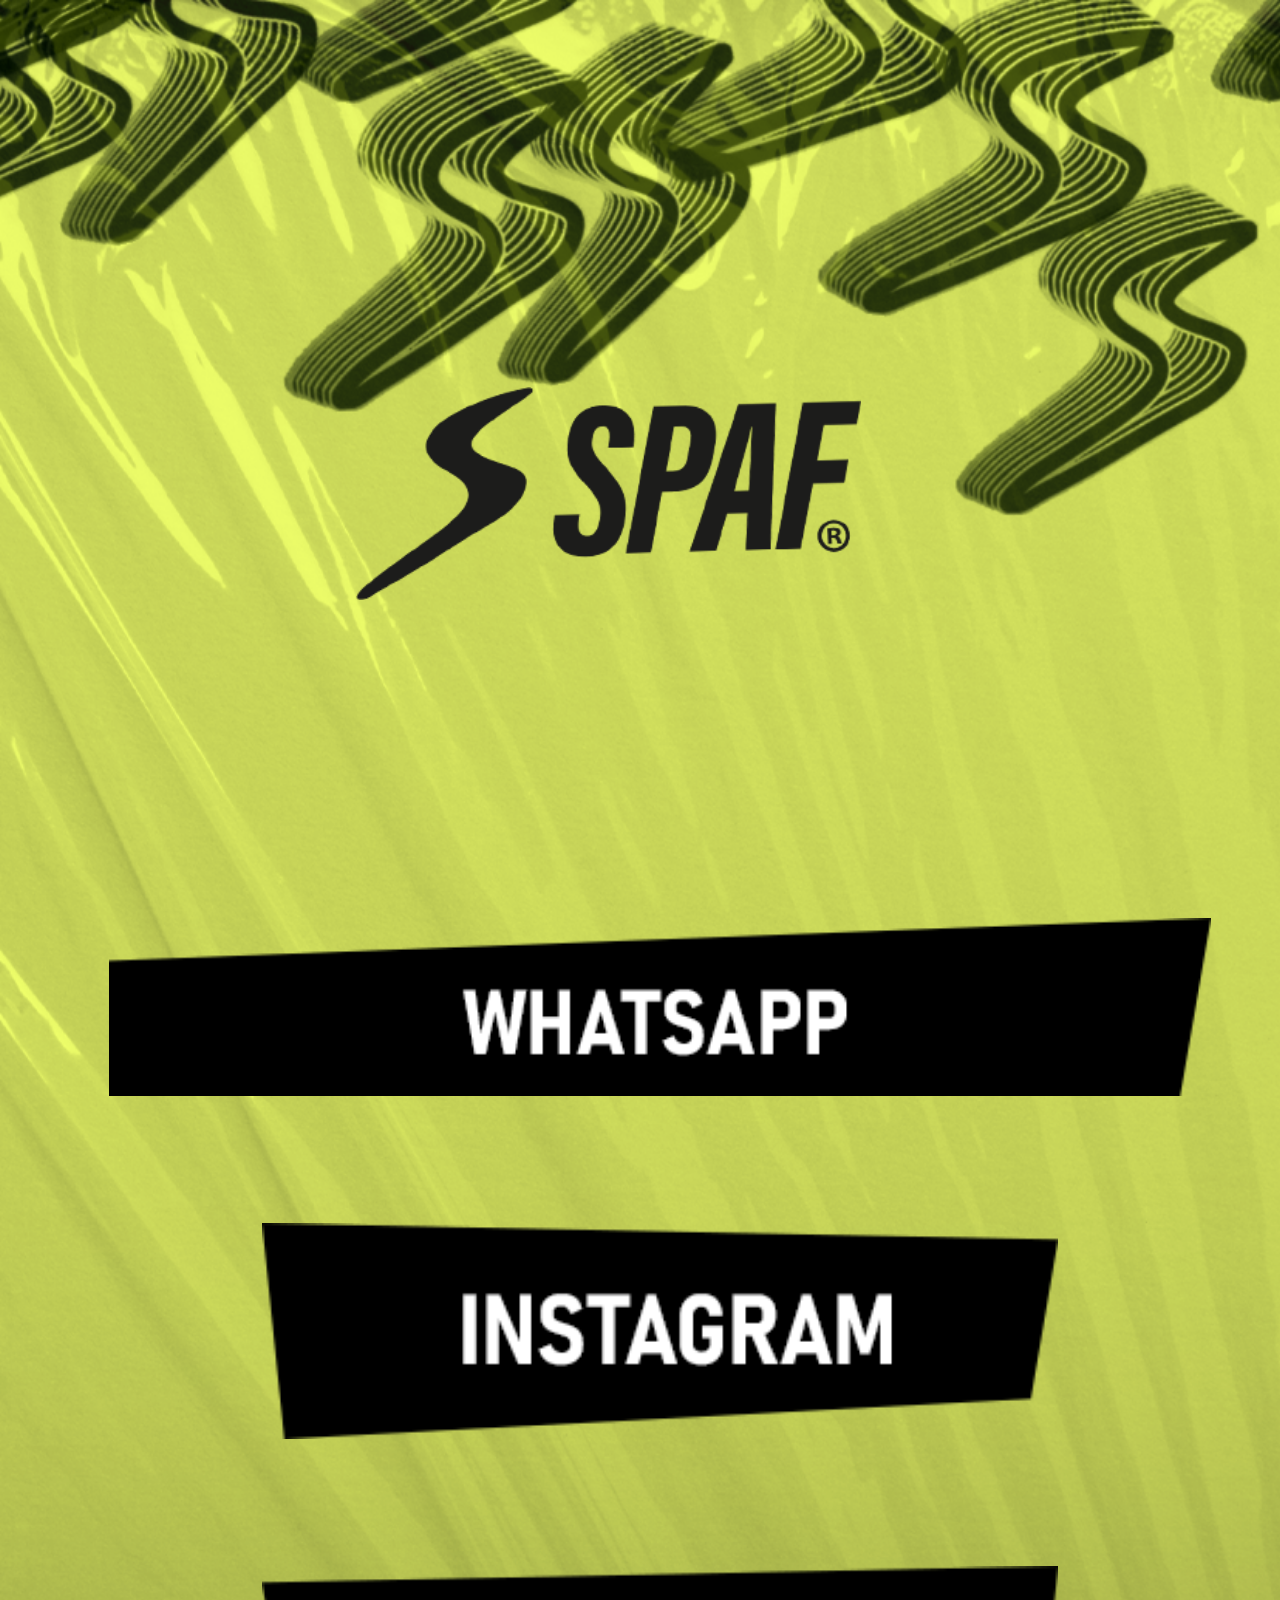
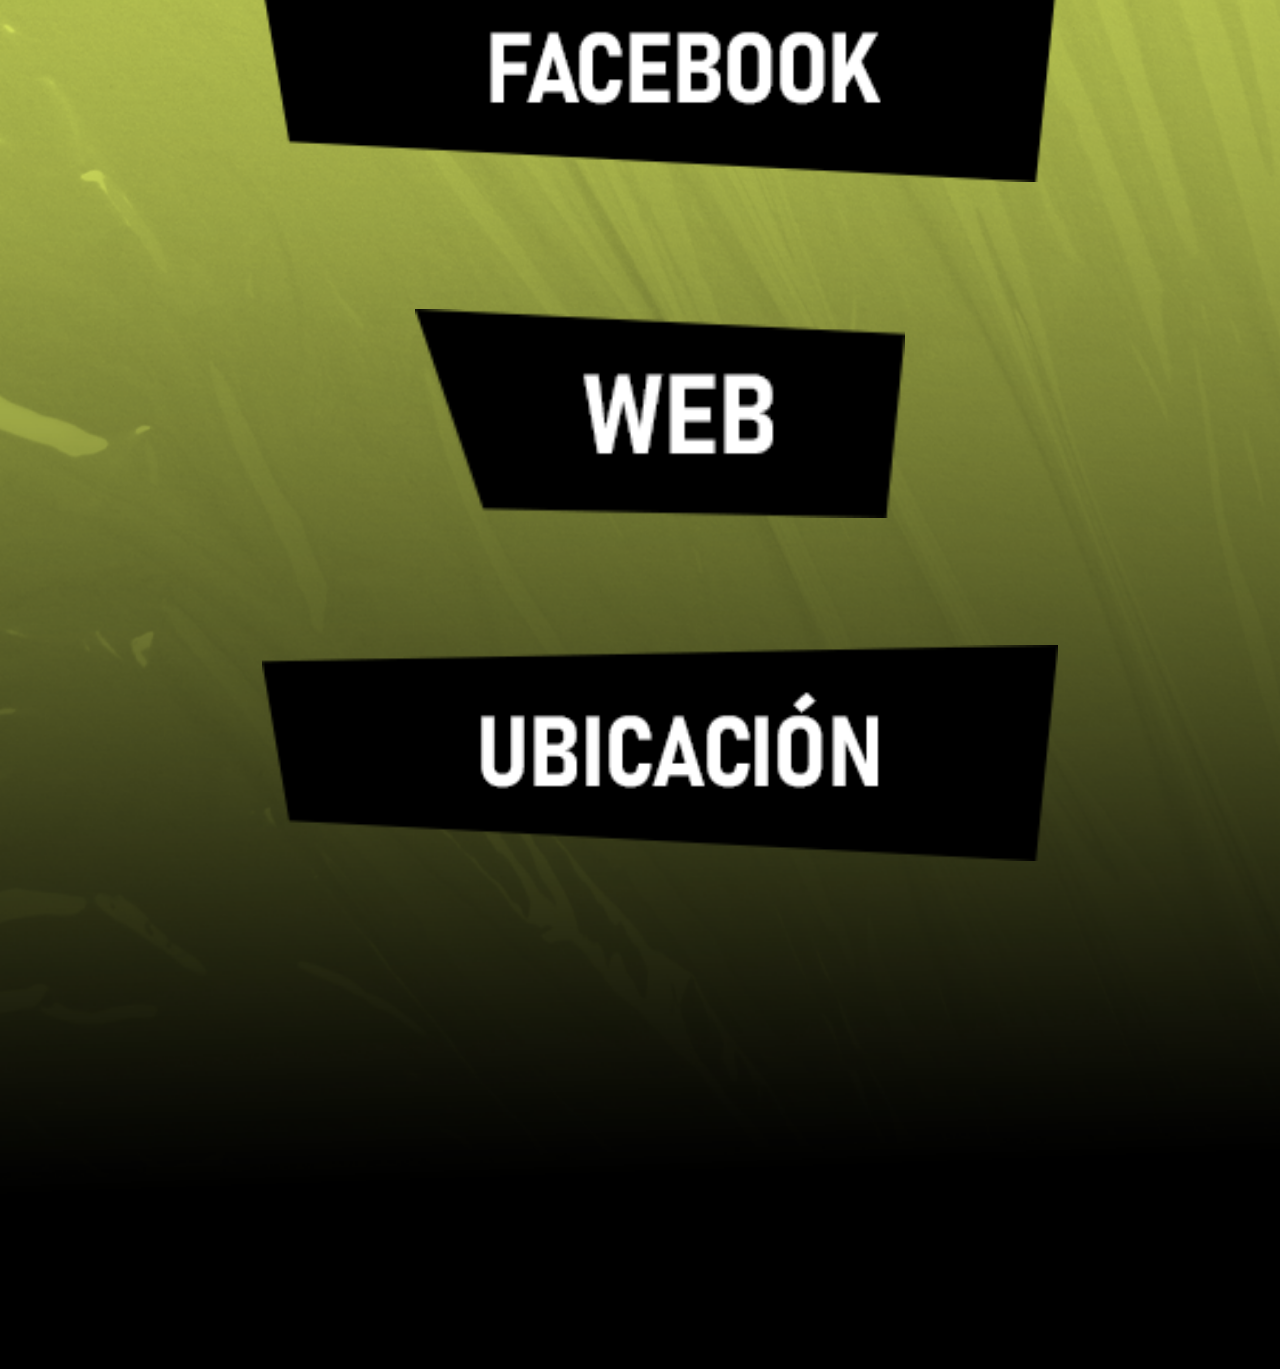
==== index.html @ 2f2eb10e "enlaces spaf inicio" ====
<!DOCTYPE html>
<html lang="en">
<head>
    <meta charset="UTF-8">
    <meta name="viewport" content="width=device-width, initial-scale=1.0">
    <link rel="stylesheet" href="./css/style.css">
    <title>SPAF</title>
</head>
<body>
    <div class="logo">
        <img src="./assets/img/NEW SPAF.png" alt="" class="logo-spaf">
    </div>
    <div class="enlaces">
        <ul class="enlaces-list">
            <il class="item"><a href="https://api.whatsapp.com/send?phone=543794155930"><img src="./assets/img/WHATSAPP.png" alt="" class="item-img-wpp"></a></il>
            <il class="item"><a href="https://www.instagram.com/spafindumentaria"><img src="./assets/img/INSTAGRAM.png" alt="" class="item-img-ig"></a></il>
            <il class="item"><a href="https://www.facebook.com/spaf.store"><img src="./assets/img/FACEBOOK.png" alt="" class="item-img-fb"></a></il>
            <il class="item"><a href="https://www.spaf.store"><img src="./assets/img/WEB.png" alt="" class="item-img-web"></a></il>
            <il class="item"><a href="./ubicacion.html"><img src="./assets/img/UBICACIÓN.png" alt="" class="item-img-ubi"></a></il>
        </ul>
    </div>
    <footer>

    </footer>
</body>
</html>
---- css/style.css ----
body{
    background-image: url(../assets/img/FONDO.png);
    background-size: cover;
    background-repeat: no-repeat;
    background-position: center;
}

.logo{
    text-align: center;
}

.logo-spaf{
    margin-top: 30%;
    width: 40%;
    margin-right: 5%;
}

.enlaces{
    text-align: center;
    margin-top:20%;
    margin-bottom: 35%;
}

.enlaces-list{
    text-align: center;
}

.item-img-wpp{
    width: 90%;
    margin: 5%;
}

.item-img-ig{
    width: 65%;
    margin: 5%;
}

.item-img-fb{
    width: 65%;
    margin: 5%;
}

.item-img-web{
    width: 40%;
    margin: 5%;
}

.item-img-ubi{
    width: 65%;
    margin: 5%;
}

.ubicacion{
    text-align: center;
    margin-top: 10%;
    margin-right: 5%;
}
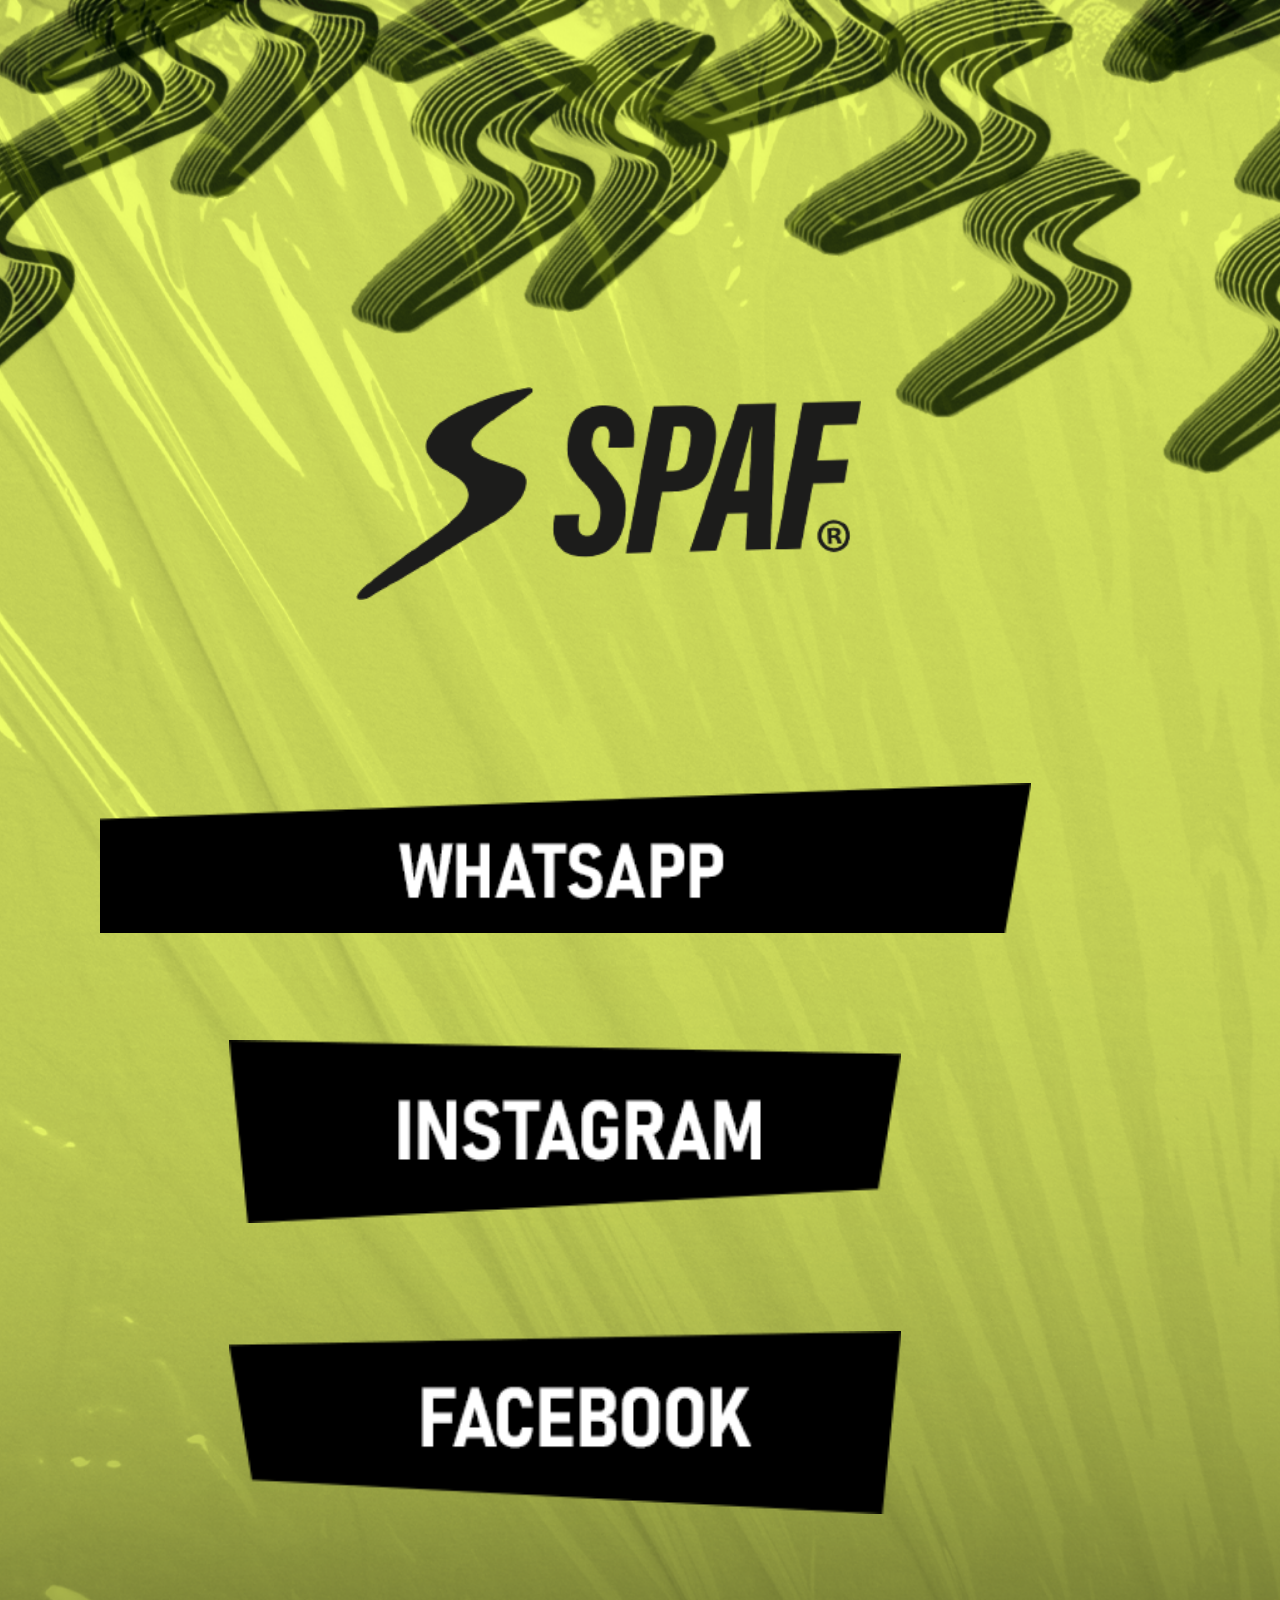
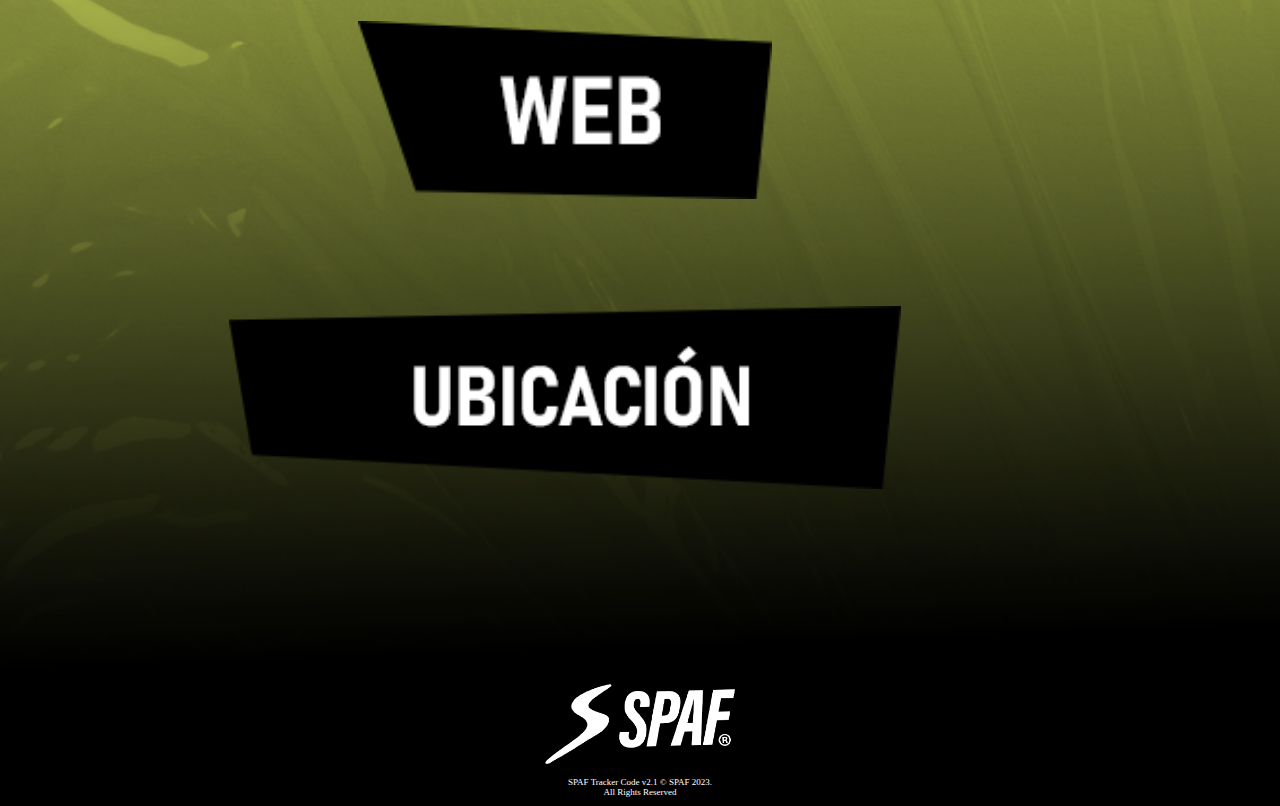
==== commit 07e2b6f2: "correcciones" ====
--- a/index.html
+++ b/index.html
@@ -1,26 +1,37 @@
 <!DOCTYPE html>
 <html lang="en">
+
 <head>
     <meta charset="UTF-8">
     <meta name="viewport" content="width=device-width, initial-scale=1.0">
     <link rel="stylesheet" href="./css/style.css">
     <title>SPAF</title>
 </head>
+
 <body>
     <div class="logo">
         <img src="./assets/img/NEW SPAF.png" alt="" class="logo-spaf">
     </div>
     <div class="enlaces">
         <ul class="enlaces-list">
-            <il class="item"><a href="https://api.whatsapp.com/send?phone=543794155930"><img src="./assets/img/WHATSAPP.png" alt="" class="item-img-wpp"></a></il>
-            <il class="item"><a href="https://www.instagram.com/spafindumentaria"><img src="./assets/img/INSTAGRAM.png" alt="" class="item-img-ig"></a></il>
-            <il class="item"><a href="https://www.facebook.com/spaf.store"><img src="./assets/img/FACEBOOK.png" alt="" class="item-img-fb"></a></il>
-            <il class="item"><a href="https://www.spaf.store"><img src="./assets/img/WEB.png" alt="" class="item-img-web"></a></il>
-            <il class="item"><a href="./ubicacion.html"><img src="./assets/img/UBICACIÓN.png" alt="" class="item-img-ubi"></a></il>
+            <il class="item"><a href="https://api.whatsapp.com/send?phone=543794155930"><img
+                        src="./assets/img/WHATSAPP.png" alt="" class="item-img-wpp"></a></il>
+            <il class="item"><a href="https://www.instagram.com/spafindumentaria"><img src="./assets/img/INSTAGRAM.png"
+                        alt="" class="item-img-ig"></a></il>
+            <il class="item"><a href="https://www.facebook.com/spaf.store"><img src="./assets/img/FACEBOOK.png" alt=""
+                        class="item-img-fb"></a></il>
+            <il class="item"><a href="https://www.spaf.store"><img src="./assets/img/WEB.png" alt=""
+                        class="item-img-web"></a></il>
+            <il class="item"><a href="./ubicacion.html"><img src="./assets/img/UBICACIÓN.png" alt=""
+                        class="item-img-ubi"></a></il>
         </ul>
     </div>
     <footer>
-
+        <div class="foot">
+            <img src="./assets/img/NEW SPAF.png" alt="logo-spaf" class="logo-footer">
+        </div>
+        <p class="version">SPAF Tracker Code v2.1 &copy; SPAF 2023. <br /> All Rights Reserved</p>
     </footer>
 </body>
+
 </html>--- a/css/style.css
+++ b/css/style.css
@@ -17,8 +17,9 @@
 
 .enlaces{
     text-align: center;
-    margin-top:20%;
-    margin-bottom: 35%;
+    margin-top:10%;
+    margin-bottom: 11%;
+    margin-right: 15%;
 }
 
 .enlaces-list{
@@ -52,6 +53,21 @@
 
 .ubicacion{
     text-align: center;
-    margin-top: 10%;
+    margin-top: 26%;
     margin-right: 5%;
+}
+
+.foot{
+    text-align: center;
+}
+
+.logo-footer{
+    width: 15%;
+    filter: brightness(10);
+}
+
+.version{
+    color: white;
+    text-align: center;
+    font-size: 9px;
 }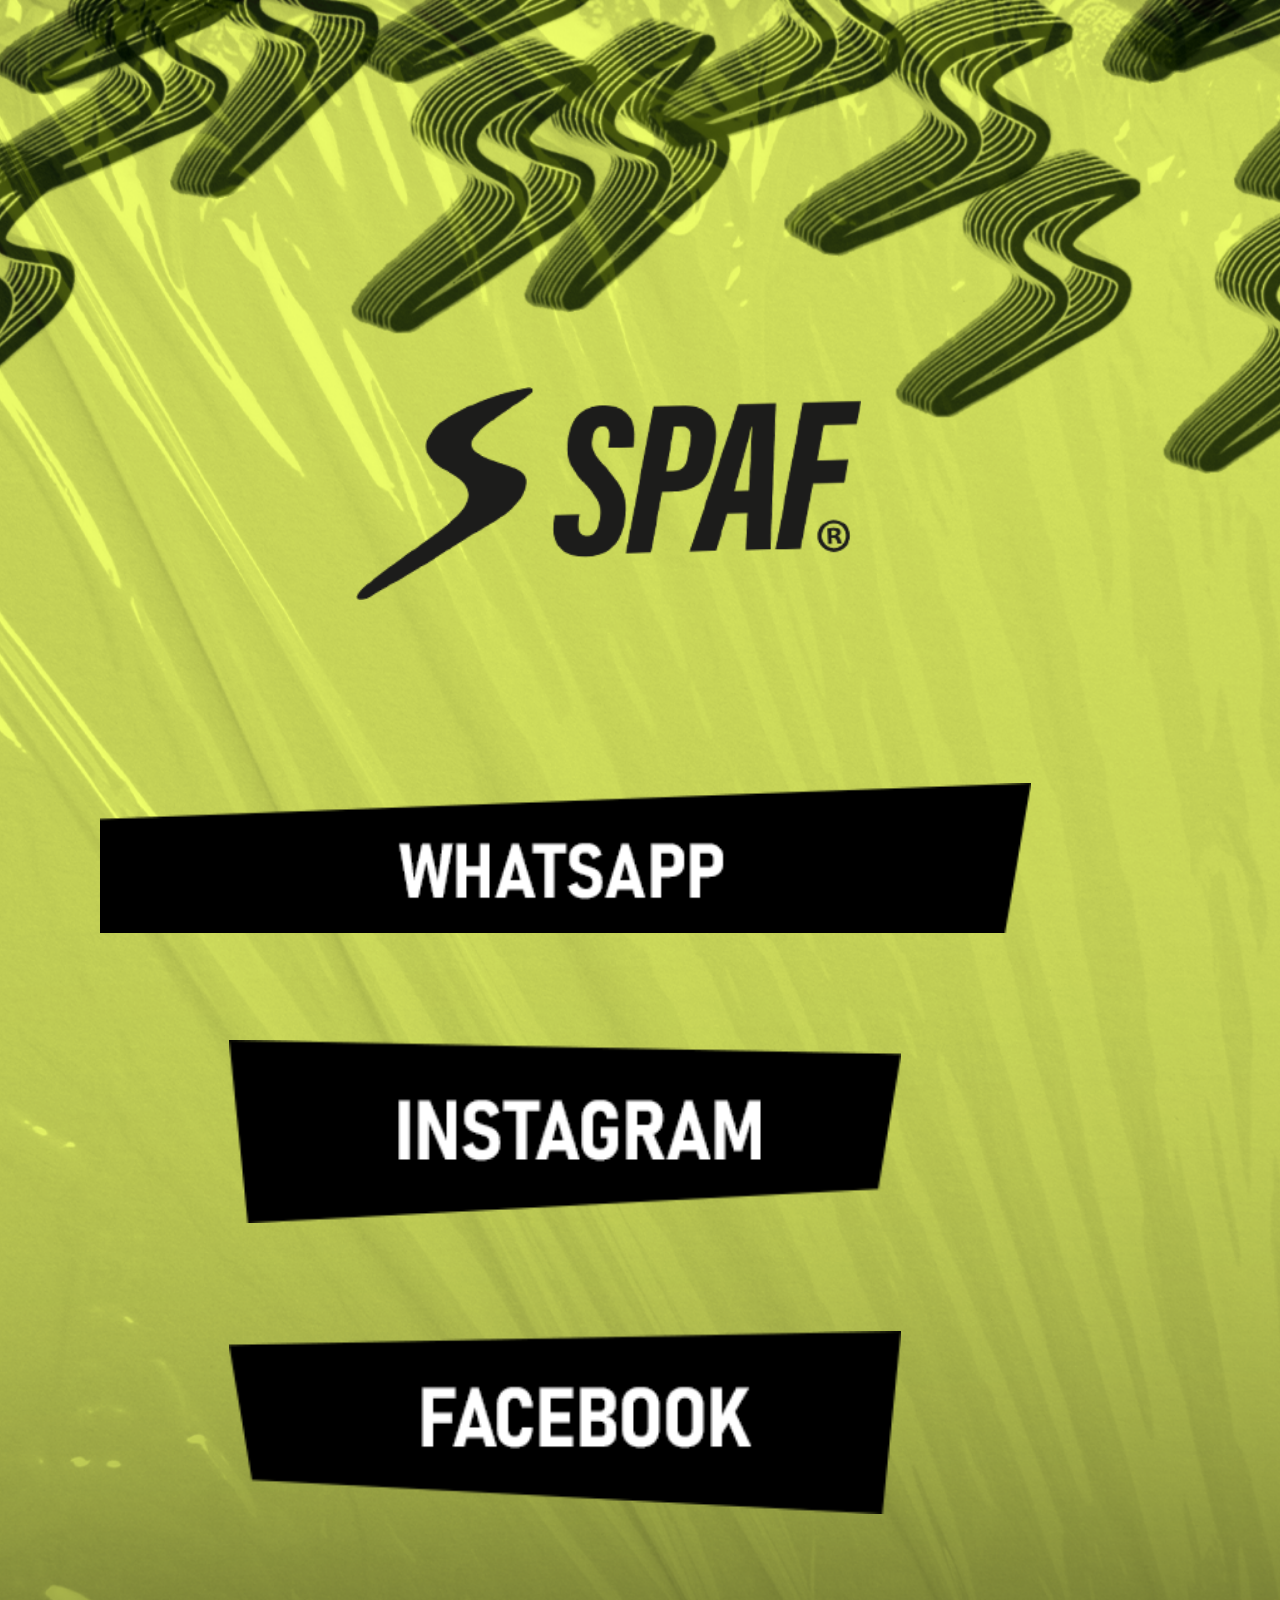
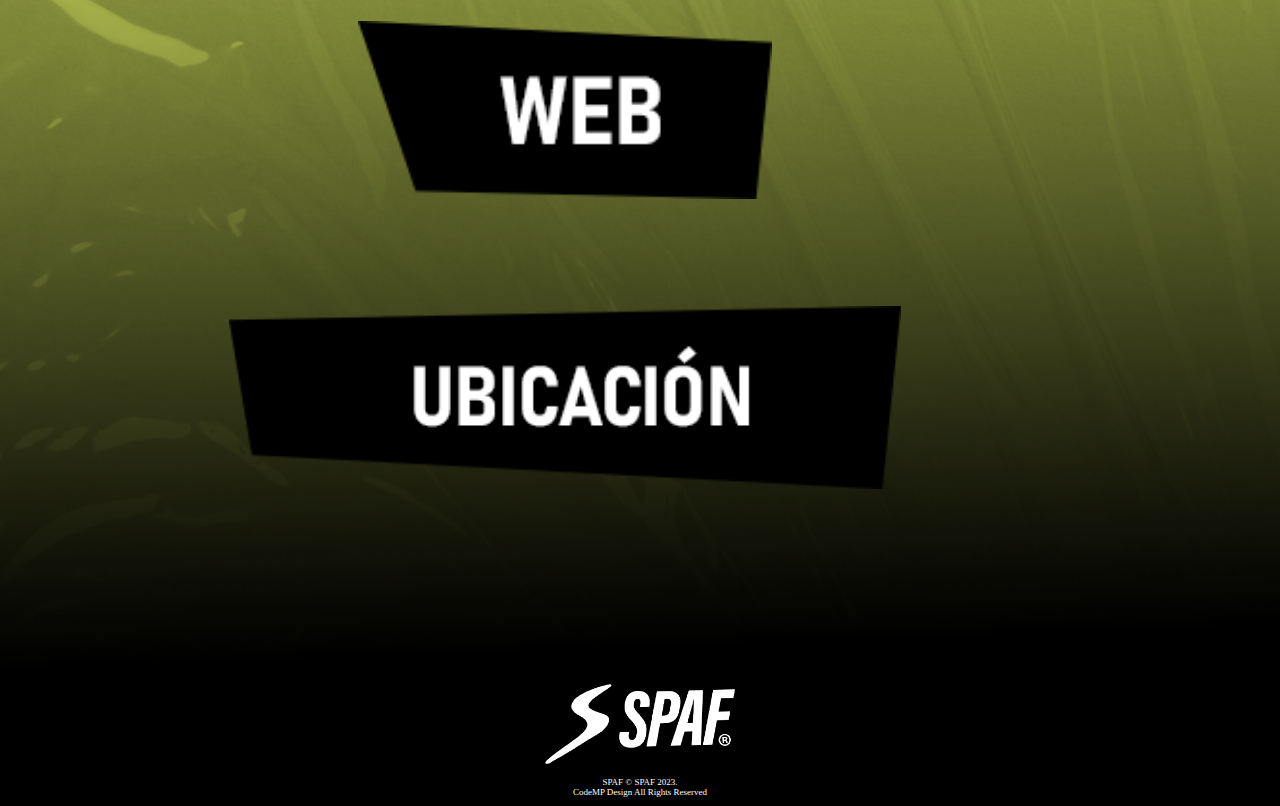
==== commit 59a541e8: "footer" ====
--- a/index.html
+++ b/index.html
@@ -5,6 +5,7 @@
     <meta charset="UTF-8">
     <meta name="viewport" content="width=device-width, initial-scale=1.0">
     <link rel="stylesheet" href="./css/style.css">
+    <link rel="shortcut icon" href="./assets/favicon/FAVICOM.png" type="image/x-icon">
     <title>SPAF</title>
 </head>
 
@@ -30,7 +31,7 @@
         <div class="foot">
             <img src="./assets/img/NEW SPAF.png" alt="logo-spaf" class="logo-footer">
         </div>
-        <p class="version">SPAF Tracker Code v2.1 &copy; SPAF 2023. <br /> All Rights Reserved</p>
+        <p class="version">SPAF &copy; SPAF 2023. <br /> CodeMP Design All Rights Reserved</p>
     </footer>
 </body>
 
--- a/css/style.css
+++ b/css/style.css
@@ -53,8 +53,22 @@
 
 .ubicacion{
     text-align: center;
-    margin-top: 26%;
-    margin-right: 5%;
+    margin-top: 4%;
+}
+
+.direc{
+    color: white;
+    text-align: center;
+    margin-bottom: 10%;
+}
+
+.back{
+    text-align: center;
+}
+
+.flecha{
+    width: 10%;
+    margin-bottom: 10%;
 }
 
 .foot{
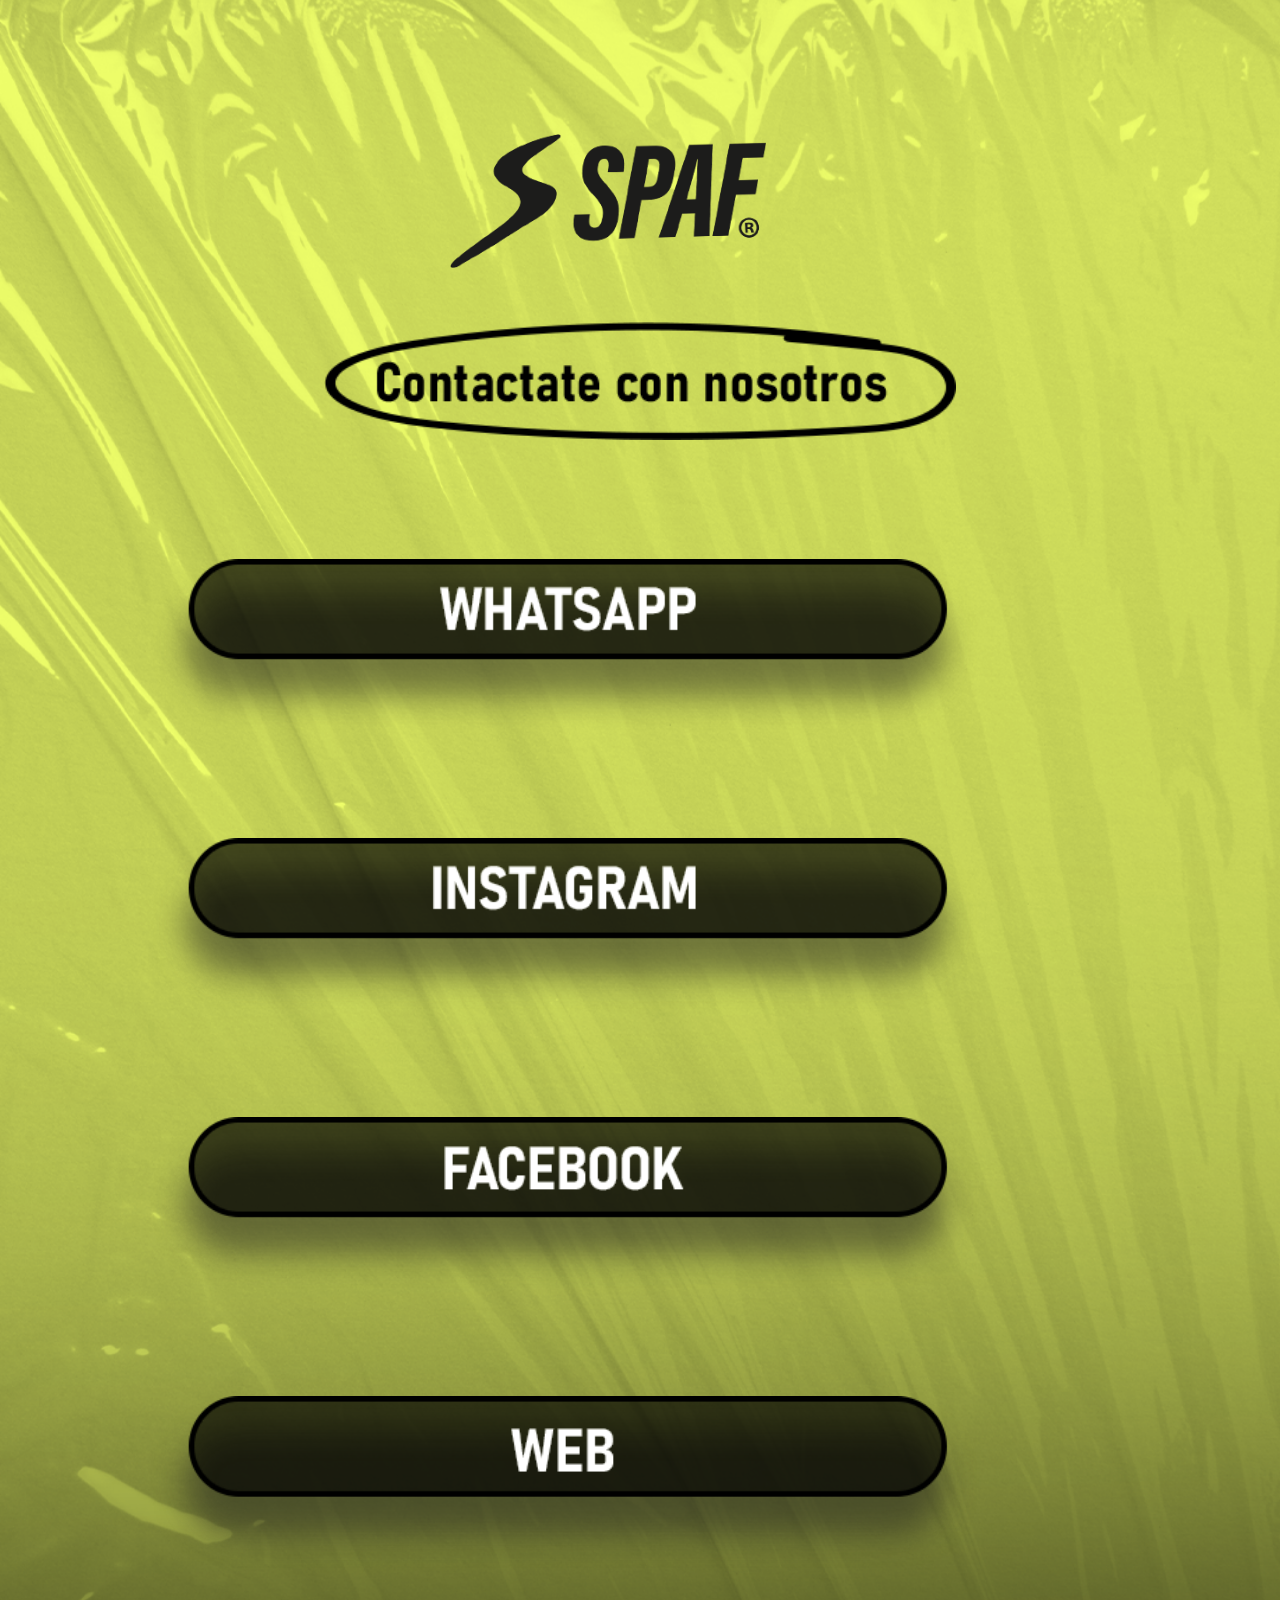
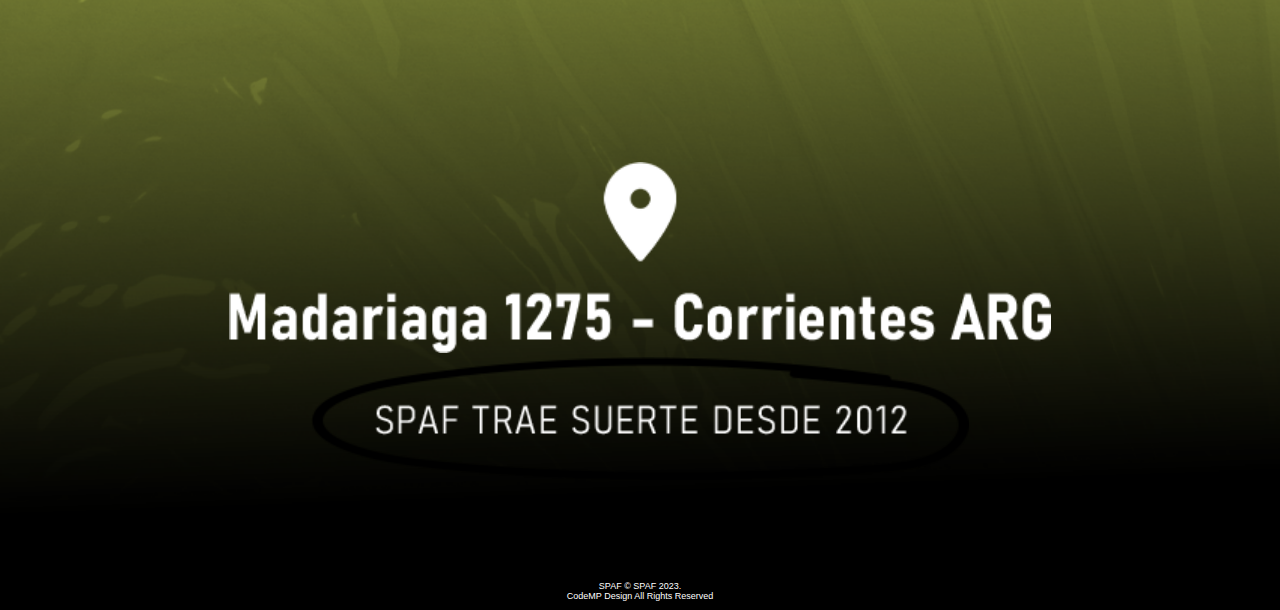
==== commit 9ec32d4f: "v2.0" ====
--- a/index.html
+++ b/index.html
@@ -13,23 +13,25 @@
     <div class="logo">
         <img src="./assets/img/NEW SPAF.png" alt="" class="logo-spaf">
     </div>
+    <div class="leyenda">
+        <img src="./assets/img/Contactate con nosotros.png" alt="" class="subtitulo">
+    </div>
     <div class="enlaces">
         <ul class="enlaces-list">
             <il class="item"><a href="https://api.whatsapp.com/send?phone=543794155930"><img
-                        src="./assets/img/WHATSAPP.png" alt="" class="item-img-wpp"></a></il>
+                        src="./assets/img/WHATSAPP.png" alt="" class="item-img"></a></il>
             <il class="item"><a href="https://www.instagram.com/spafindumentaria"><img src="./assets/img/INSTAGRAM.png"
-                        alt="" class="item-img-ig"></a></il>
+                        alt="" class="item-img"></a></il>
             <il class="item"><a href="https://www.facebook.com/spaf.store"><img src="./assets/img/FACEBOOK.png" alt=""
-                        class="item-img-fb"></a></il>
+                        class="item-img"></a></il>
             <il class="item"><a href="https://www.spaf.store"><img src="./assets/img/WEB.png" alt=""
-                        class="item-img-web"></a></il>
-            <il class="item"><a href="./ubicacion.html"><img src="./assets/img/UBICACIÓN.png" alt=""
-                        class="item-img-ubi"></a></il>
+                        class="item-img"></a></il>
         </ul>
     </div>
     <footer>
         <div class="foot">
-            <img src="./assets/img/NEW SPAF.png" alt="logo-spaf" class="logo-footer">
+            <a href="./ubicacion.html"><img src="./assets/img/ubicacion.png" alt="" class="logo-footer"></a>
+            <img src="./assets/img/SPAF TRAE SUERTE DESDE 2012.png" alt="" class="suerte">
         </div>
         <p class="version">SPAF &copy; SPAF 2023. <br /> CodeMP Design All Rights Reserved</p>
     </footer>
--- a/css/style.css
+++ b/css/style.css
@@ -1,5 +1,5 @@
 body{
-    background-image: url(../assets/img/FONDO.png);
+    background-image: url(../assets/img/FONDO2.png);
     background-size: cover;
     background-repeat: no-repeat;
     background-position: center;
@@ -10,46 +10,56 @@
 }
 
 .logo-spaf{
-    margin-top: 30%;
-    width: 40%;
+    margin-top: 10%;
+    width: 25%;
     margin-right: 5%;
+}
+
+.leyenda{
+    text-align: center;
+}
+
+.subtitulo{
+    width: 50%;
+    margin-top: 4%;
 }
 
 .enlaces{
     text-align: center;
-    margin-top:10%;
+    margin-top:5%;
     margin-bottom: 11%;
     margin-right: 15%;
 }
 
 .enlaces-list{
     text-align: center;
+    display: grid;
 }
 
-.item-img-wpp{
-    width: 90%;
+.item-img{
+    width: 80%;
     margin: 5%;
 }
 
-.item-img-ig{
-    width: 65%;
+/*.item-img-ig{
+    width: 45%;
     margin: 5%;
 }
 
 .item-img-fb{
-    width: 65%;
+    width: 45%;
     margin: 5%;
 }
 
 .item-img-web{
-    width: 40%;
+    width: 27%;
     margin: 5%;
 }
 
 .item-img-ubi{
-    width: 65%;
+    width: 45%;
     margin: 5%;
-}
+}*/
 
 .ubicacion{
     text-align: center;
@@ -76,11 +86,17 @@
 }
 
 .logo-footer{
-    width: 15%;
+    width: 65%;
     filter: brightness(10);
 }
 
+.suerte{
+    width: 52%;
+    margin-bottom: 7%;
+}
+
 .version{
+    font-family: sans-serif;
     color: white;
     text-align: center;
     font-size: 9px;
